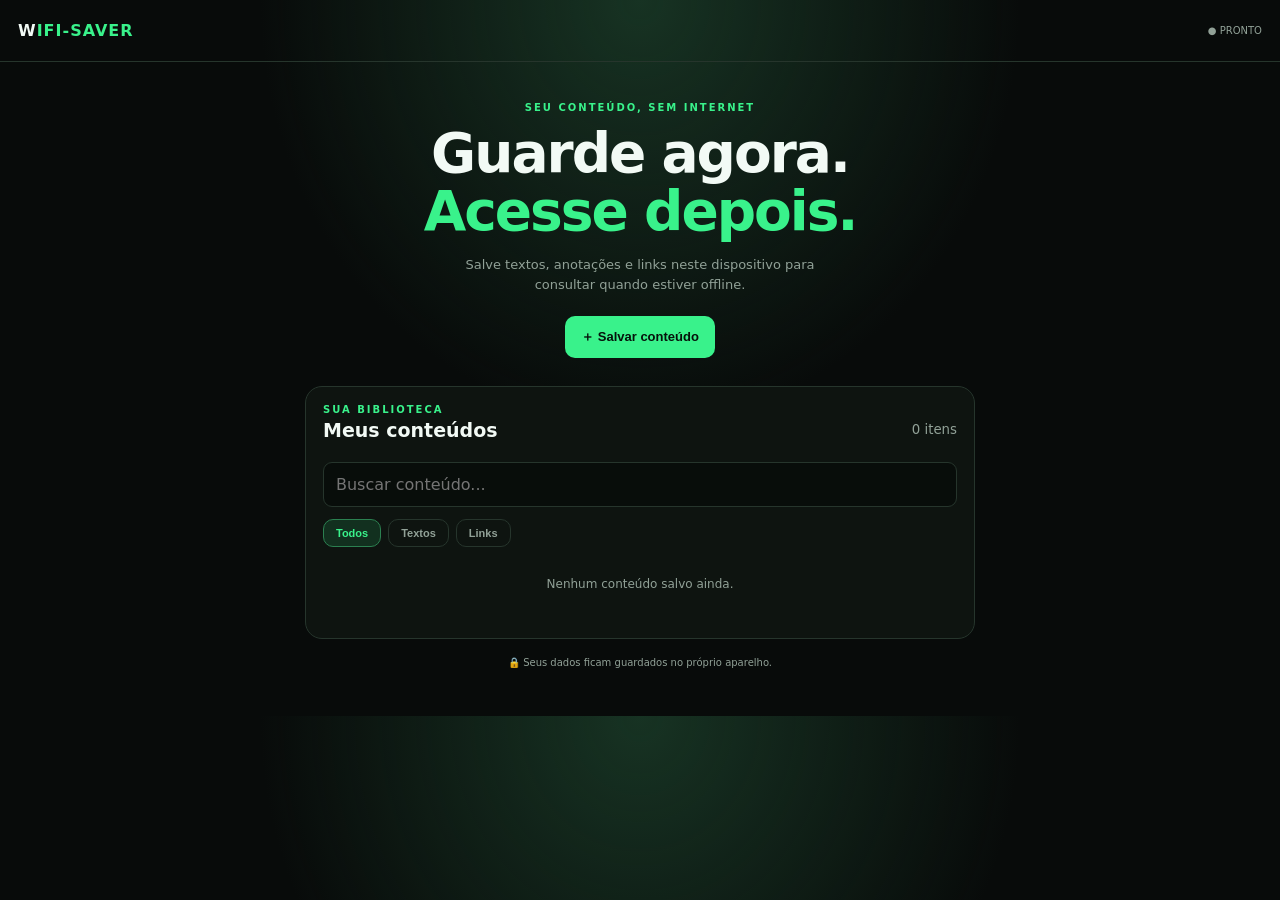
==== android/app/src/main/assets/www/index.html @ f62bfaa8 "Add Android APK project and build workflow" ====
<!doctype html>
<html lang="pt-BR"><head><meta charset="utf-8"><meta name="viewport" content="width=device-width,initial-scale=1,maximum-scale=1,user-scalable=no"><meta name="theme-color" content="#080b0a"><title>WiFi-Saver</title>
<style>
:root{--g:#39f28b;--bg:#080b0a;--p:#101713;--line:#26352c;--muted:#91a197}*{box-sizing:border-box}body{margin:0;background:radial-gradient(ellipse at 50% 0,#173323,transparent 42%),var(--bg);color:#f2faf5;font-family:system-ui,Arial,sans-serif}header{height:62px;border-bottom:1px solid var(--line);display:flex;align-items:center;justify-content:space-between;padding:0 18px}.logo{font-weight:900;letter-spacing:1px}.logo b{color:var(--g)}header span{font-size:10px;color:var(--muted)}main{max-width:700px;margin:auto;padding:30px 15px}.hero{text-align:center;padding:10px 0 28px}.eyebrow{color:var(--g);font-size:10px;font-weight:800;letter-spacing:2px}.hero h1{font-size:clamp(38px,10vw,55px);line-height:1.05;margin:12px 0;letter-spacing:-2px}.hero h1 b{color:var(--g)}.sub{font-size:13px;line-height:1.6;color:var(--muted);max-width:400px;margin:14px auto 20px}button{border:0;border-radius:10px;background:var(--g);color:#06120b;font-weight:800;padding:12px 16px;font-size:13px}.panel{border:1px solid var(--line);border-radius:17px;background:#0e1410;padding:17px}.head{display:flex;justify-content:space-between;align-items:center}.head h2{font-size:19px;margin:4px 0 14px}.head small{color:var(--muted)}input,textarea,select{width:100%;padding:12px;border-radius:9px;border:1px solid var(--line);background:#080d0a;color:white;font:inherit;margin:7px 0 12px}nav{display:flex;gap:7px;margin-bottom:12px}nav button{background:transparent;color:var(--muted);border:1px solid var(--line);padding:7px 12px;font-size:11px}nav button.active{color:var(--g);background:#12301f;border-color:#2b8050}.item{display:flex;gap:10px;align-items:center;background:var(--p);border:1px solid var(--line);padding:11px;border-radius:10px;margin:8px 0}.info{flex:1;min-width:0}.info strong{display:block;font-size:13px;overflow:hidden;text-overflow:ellipsis;white-space:nowrap}.info small{color:var(--muted);font-size:10px}.item button{padding:7px 10px;background:#1a2a20;color:var(--g)}#empty{text-align:center;color:var(--muted);font-size:12px;padding:18px}footer{text-align:center;color:var(--muted);font-size:10px;padding:18px}label{display:block;color:#bdc9c0;font-size:12px;margin:10px 0}dialog{width:calc(100% - 28px);max-width:430px;background:#0e1511;color:white;border:1px solid #2b4033;border-radius:16px;padding:19px}dialog::backdrop{background:#000b}.dlghead{display:flex;justify-content:space-between;align-items:center}.dlghead h2{font-size:19px}.x{background:none;color:white;font-size:23px;padding:3px 9px}#form>button{width:100%;margin-top:10px}.hint{color:var(--muted);font-size:10px;line-height:1.5}pre{white-space:pre-wrap;overflow-wrap:anywhere;font:13px/1.6 system-ui;max-height:50vh;overflow:auto}#toast{position:fixed;bottom:18px;left:50%;transform:translateX(-50%);background:#173522;border:1px solid #2b8050;padding:10px 14px;border-radius:9px;font-size:12px;opacity:0;pointer-events:none}#toast.show{opacity:1}
</style></head><body><header><div class="logo">W<b>IFI-SAVER</b></div><span id="status">● PRONTO</span></header><main><section class="hero"><div class="eyebrow">SEU CONTEÚDO, SEM INTERNET</div><h1>Guarde agora.<br><b>Acesse depois.</b></h1><p class="sub">Salve textos, anotações e links neste dispositivo para consultar quando estiver offline.</p><button id="add">＋ Salvar conteúdo</button></section><section class="panel"><div class="head"><div><div class="eyebrow">SUA BIBLIOTECA</div><h2>Meus conteúdos</h2></div><small id="count">0 itens</small></div><input id="search" placeholder="Buscar conteúdo..."><nav><button class="active" data-filter="all">Todos</button><button data-filter="text">Textos</button><button data-filter="link">Links</button></nav><div id="items"></div><p id="empty">Nenhum conteúdo salvo ainda.</p></section><footer>🔒 Seus dados ficam guardados no próprio aparelho.</footer></main>
<dialog id="editor"><form id="form"><div class="dlghead"><h2>Adicionar conteúdo</h2><button type="button" id="close" class="x">×</button></div><label>Título<input id="title" maxlength="90" required placeholder="Ex.: Anotações"></label><label>Tipo<select id="type"><option value="text">Texto / anotação</option><option value="link">Link de site</option></select></label><label id="textLabel">Conteúdo<textarea id="content" rows="6" placeholder="Escreva ou cole seu texto..."></textarea></label><label id="urlLabel" hidden>Endereço<input id="url" type="url" placeholder="https://exemplo.com"></label><p class="hint">Textos ficam disponíveis offline. Links são favoritos e precisam de internet para abrir.</p><button type="submit">Salvar no dispositivo</button></form></dialog><dialog id="viewer"><div class="dlghead"><h2 id="vtitle"></h2><button id="vclose" class="x">×</button></div><pre id="vbody"></pre><div id="actions"></div></dialog><div id="toast"></div>
<script>
const $=id=>document.getElementById(id);let db,filter="all";function toast(s){$("toast").textContent=s;$("toast").classList.add("show");setTimeout(()=>$("toast").classList.remove("show"),2200)}function openDB(){return new Promise((ok,no)=>{let r=indexedDB.open("wifi-saver",1);r.onupgradeneeded=()=>r.result.createObjectStore("items",{keyPath:"id",autoIncrement:true});r.onsuccess=()=>ok(r.result);r.onerror=()=>no(r.error)})}function all(){return new Promise((ok,no)=>{let r=db.transaction("items").objectStore("items").getAll();r.onsuccess=()=>ok(r.result.sort((a,b)=>b.date-a.date));r.onerror=()=>no(r.error)})}function save(x){return new Promise((ok,no)=>{let t=db.transaction("items","readwrite");t.objectStore("items").add(x);t.oncomplete=ok;t.onerror=()=>no(t.error)})}function remove(id){return new Promise((ok,no)=>{let t=db.transaction("items","readwrite");t.objectStore("items").delete(id);t.oncomplete=ok;t.onerror=()=>no(t.error)})}function esc(s){return String(s).replace(/[&<>"']/g,c=>({"&":"&amp;","<":"&lt;",">":"&gt;",'"':"&quot;","'":"&#39;"}[c]))}async function render(){let a=await all(),q=$("search").value.toLowerCase(),v=a.filter(x=>(filter==="all"||x.type===filter)&&(x.title+" "+(x.content||x.url||"")).toLowerCase().includes(q));$("count").textContent=a.length+" itens";$("items").innerHTML=v.map(x=>'<div class="item"><div class="info" data-open="'+x.id+'"><strong>'+esc(x.title)+'</strong><small>'+(x.type==="text"?"Texto":"Link")+'</small></div><button data-del="'+x.id+'">×</button></div>').join("");$("empty").hidden=v.length>0}function validUrl(s){try{let u=new URL(s);return ["http:","https:"].includes(u.protocol)?u.href:null}catch{return null}}$("add").onclick=()=>$("editor").showModal();$("close").onclick=()=>$("editor").close();$("vclose").onclick=()=>$("viewer").close();$("type").onchange=()=>{$("textLabel").hidden=$("type").value!=="text";$("urlLabel").hidden=$("type").value!=="link"};$("form").onsubmit=async e=>{e.preventDefault();let type=$("type").value,x={type,title:$("title").value.trim(),date:Date.now()};if(type==="text"){x.content=$("content").value.trim();if(!x.content)return toast("Digite algum texto.")}else{x.url=validUrl($("url").value.trim());if(!x.url)return toast("Informe um link válido.")}await save(x);$("editor").close();render();toast("Salvo no dispositivo!")};$("items").onclick=async e=>{let d=e.target.closest("[data-del]"),o=e.target.closest("[data-open]");if(d){if(confirm("Excluir este conteúdo?")){await remove(Number(d.dataset.del));render();toast("Excluído.")}}else if(o){let x=(await all()).find(z=>z.id===Number(o.dataset.open));$("vtitle").textContent=x.title;$("vbody").textContent=x.type==="text"?x.content:x.url;$("actions").innerHTML=x.type==="link"?'<button id="openLink">Abrir site ↗</button>':'<button id="copy">Copiar texto</button>';if(x.type==="link")$("openLink").onclick=()=>toast("Abra o link em um navegador com internet: "+x.url);else $("copy").onclick=()=>{let t=document.createElement("textarea");t.value=x.content;document.body.appendChild(t);t.select();document.execCommand("copy");t.remove();toast("Texto copiado!")};$("viewer").showModal()}};document.querySelectorAll("nav button").forEach(b=>b.onclick=()=>{document.querySelectorAll("nav button").forEach(z=>z.classList.remove("active"));b.classList.add("active");filter=b.dataset.filter;render()});$("search").oninput=render;(async()=>{try{db=await openDB();await render()}catch{toast("Não foi possível abrir o armazenamento local.")}})();
</script></body></html>
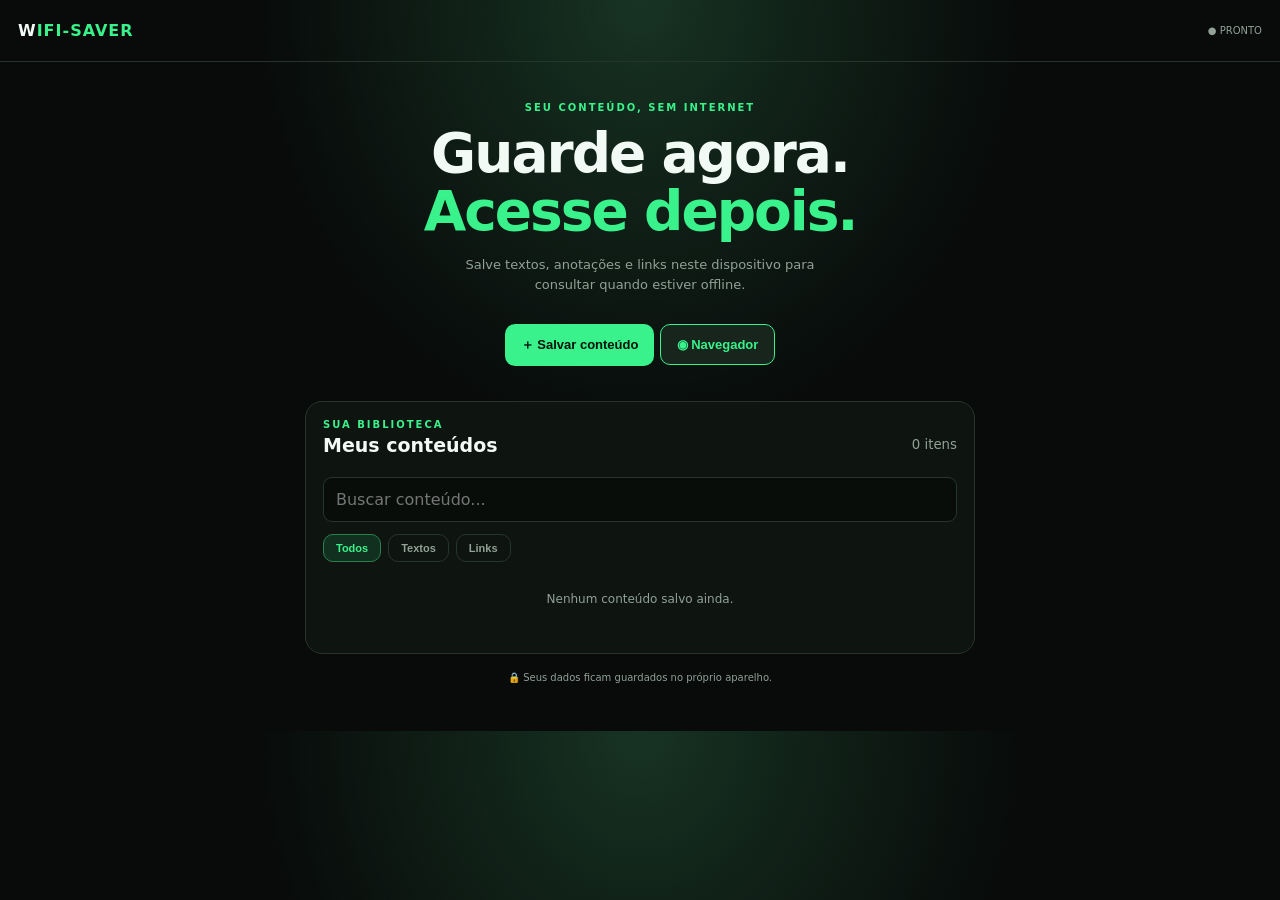
==== commit ecdc47b6: "Add in-app browser and offline page saving controls" ====
--- a/android/app/src/main/assets/www/index.html
+++ b/android/app/src/main/assets/www/index.html
@@ -2,8 +2,8 @@
 <html lang="pt-BR"><head><meta charset="utf-8"><meta name="viewport" content="width=device-width,initial-scale=1,maximum-scale=1,user-scalable=no"><meta name="theme-color" content="#080b0a"><title>WiFi-Saver</title>
 <style>
 :root{--g:#39f28b;--bg:#080b0a;--p:#101713;--line:#26352c;--muted:#91a197}*{box-sizing:border-box}body{margin:0;background:radial-gradient(ellipse at 50% 0,#173323,transparent 42%),var(--bg);color:#f2faf5;font-family:system-ui,Arial,sans-serif}header{height:62px;border-bottom:1px solid var(--line);display:flex;align-items:center;justify-content:space-between;padding:0 18px}.logo{font-weight:900;letter-spacing:1px}.logo b{color:var(--g)}header span{font-size:10px;color:var(--muted)}main{max-width:700px;margin:auto;padding:30px 15px}.hero{text-align:center;padding:10px 0 28px}.eyebrow{color:var(--g);font-size:10px;font-weight:800;letter-spacing:2px}.hero h1{font-size:clamp(38px,10vw,55px);line-height:1.05;margin:12px 0;letter-spacing:-2px}.hero h1 b{color:var(--g)}.sub{font-size:13px;line-height:1.6;color:var(--muted);max-width:400px;margin:14px auto 20px}button{border:0;border-radius:10px;background:var(--g);color:#06120b;font-weight:800;padding:12px 16px;font-size:13px}.panel{border:1px solid var(--line);border-radius:17px;background:#0e1410;padding:17px}.head{display:flex;justify-content:space-between;align-items:center}.head h2{font-size:19px;margin:4px 0 14px}.head small{color:var(--muted)}input,textarea,select{width:100%;padding:12px;border-radius:9px;border:1px solid var(--line);background:#080d0a;color:white;font:inherit;margin:7px 0 12px}nav{display:flex;gap:7px;margin-bottom:12px}nav button{background:transparent;color:var(--muted);border:1px solid var(--line);padding:7px 12px;font-size:11px}nav button.active{color:var(--g);background:#12301f;border-color:#2b8050}.item{display:flex;gap:10px;align-items:center;background:var(--p);border:1px solid var(--line);padding:11px;border-radius:10px;margin:8px 0}.info{flex:1;min-width:0}.info strong{display:block;font-size:13px;overflow:hidden;text-overflow:ellipsis;white-space:nowrap}.info small{color:var(--muted);font-size:10px}.item button{padding:7px 10px;background:#1a2a20;color:var(--g)}#empty{text-align:center;color:var(--muted);font-size:12px;padding:18px}footer{text-align:center;color:var(--muted);font-size:10px;padding:18px}label{display:block;color:#bdc9c0;font-size:12px;margin:10px 0}dialog{width:calc(100% - 28px);max-width:430px;background:#0e1511;color:white;border:1px solid #2b4033;border-radius:16px;padding:19px}dialog::backdrop{background:#000b}.dlghead{display:flex;justify-content:space-between;align-items:center}.dlghead h2{font-size:19px}.x{background:none;color:white;font-size:23px;padding:3px 9px}#form>button{width:100%;margin-top:10px}.hint{color:var(--muted);font-size:10px;line-height:1.5}pre{white-space:pre-wrap;overflow-wrap:anywhere;font:13px/1.6 system-ui;max-height:50vh;overflow:auto}#toast{position:fixed;bottom:18px;left:50%;transform:translateX(-50%);background:#173522;border:1px solid #2b8050;padding:10px 14px;border-radius:9px;font-size:12px;opacity:0;pointer-events:none}#toast.show{opacity:1}
-</style></head><body><header><div class="logo">W<b>IFI-SAVER</b></div><span id="status">● PRONTO</span></header><main><section class="hero"><div class="eyebrow">SEU CONTEÚDO, SEM INTERNET</div><h1>Guarde agora.<br><b>Acesse depois.</b></h1><p class="sub">Salve textos, anotações e links neste dispositivo para consultar quando estiver offline.</p><button id="add">＋ Salvar conteúdo</button></section><section class="panel"><div class="head"><div><div class="eyebrow">SUA BIBLIOTECA</div><h2>Meus conteúdos</h2></div><small id="count">0 itens</small></div><input id="search" placeholder="Buscar conteúdo..."><nav><button class="active" data-filter="all">Todos</button><button data-filter="text">Textos</button><button data-filter="link">Links</button></nav><div id="items"></div><p id="empty">Nenhum conteúdo salvo ainda.</p></section><footer>🔒 Seus dados ficam guardados no próprio aparelho.</footer></main>
+</style></head><body><header><div class="logo">W<b>IFI-SAVER</b></div><span id="status">● PRONTO</span></header><main><section class="hero"><div class="eyebrow">SEU CONTEÚDO, SEM INTERNET</div><h1>Guarde agora.<br><b>Acesse depois.</b></h1><p class="sub">Salve textos, anotações e links neste dispositivo para consultar quando estiver offline.</p><button id="add">＋ Salvar conteúdo</button> <button id="browser" style="background:#17251c;color:#39f28b;border:1px solid #39f28b;margin:8px 0">◉ Navegador</button></section><section class="panel"><div class="head"><div><div class="eyebrow">SUA BIBLIOTECA</div><h2>Meus conteúdos</h2></div><small id="count">0 itens</small></div><input id="search" placeholder="Buscar conteúdo..."><nav><button class="active" data-filter="all">Todos</button><button data-filter="text">Textos</button><button data-filter="link">Links</button></nav><div id="items"></div><p id="empty">Nenhum conteúdo salvo ainda.</p></section><footer>🔒 Seus dados ficam guardados no próprio aparelho.</footer></main>
 <dialog id="editor"><form id="form"><div class="dlghead"><h2>Adicionar conteúdo</h2><button type="button" id="close" class="x">×</button></div><label>Título<input id="title" maxlength="90" required placeholder="Ex.: Anotações"></label><label>Tipo<select id="type"><option value="text">Texto / anotação</option><option value="link">Link de site</option></select></label><label id="textLabel">Conteúdo<textarea id="content" rows="6" placeholder="Escreva ou cole seu texto..."></textarea></label><label id="urlLabel" hidden>Endereço<input id="url" type="url" placeholder="https://exemplo.com"></label><p class="hint">Textos ficam disponíveis offline. Links são favoritos e precisam de internet para abrir.</p><button type="submit">Salvar no dispositivo</button></form></dialog><dialog id="viewer"><div class="dlghead"><h2 id="vtitle"></h2><button id="vclose" class="x">×</button></div><pre id="vbody"></pre><div id="actions"></div></dialog><div id="toast"></div>
 <script>
-const $=id=>document.getElementById(id);let db,filter="all";function toast(s){$("toast").textContent=s;$("toast").classList.add("show");setTimeout(()=>$("toast").classList.remove("show"),2200)}function openDB(){return new Promise((ok,no)=>{let r=indexedDB.open("wifi-saver",1);r.onupgradeneeded=()=>r.result.createObjectStore("items",{keyPath:"id",autoIncrement:true});r.onsuccess=()=>ok(r.result);r.onerror=()=>no(r.error)})}function all(){return new Promise((ok,no)=>{let r=db.transaction("items").objectStore("items").getAll();r.onsuccess=()=>ok(r.result.sort((a,b)=>b.date-a.date));r.onerror=()=>no(r.error)})}function save(x){return new Promise((ok,no)=>{let t=db.transaction("items","readwrite");t.objectStore("items").add(x);t.oncomplete=ok;t.onerror=()=>no(t.error)})}function remove(id){return new Promise((ok,no)=>{let t=db.transaction("items","readwrite");t.objectStore("items").delete(id);t.oncomplete=ok;t.onerror=()=>no(t.error)})}function esc(s){return String(s).replace(/[&<>"']/g,c=>({"&":"&amp;","<":"&lt;",">":"&gt;",'"':"&quot;","'":"&#39;"}[c]))}async function render(){let a=await all(),q=$("search").value.toLowerCase(),v=a.filter(x=>(filter==="all"||x.type===filter)&&(x.title+" "+(x.content||x.url||"")).toLowerCase().includes(q));$("count").textContent=a.length+" itens";$("items").innerHTML=v.map(x=>'<div class="item"><div class="info" data-open="'+x.id+'"><strong>'+esc(x.title)+'</strong><small>'+(x.type==="text"?"Texto":"Link")+'</small></div><button data-del="'+x.id+'">×</button></div>').join("");$("empty").hidden=v.length>0}function validUrl(s){try{let u=new URL(s);return ["http:","https:"].includes(u.protocol)?u.href:null}catch{return null}}$("add").onclick=()=>$("editor").showModal();$("close").onclick=()=>$("editor").close();$("vclose").onclick=()=>$("viewer").close();$("type").onchange=()=>{$("textLabel").hidden=$("type").value!=="text";$("urlLabel").hidden=$("type").value!=="link"};$("form").onsubmit=async e=>{e.preventDefault();let type=$("type").value,x={type,title:$("title").value.trim(),date:Date.now()};if(type==="text"){x.content=$("content").value.trim();if(!x.content)return toast("Digite algum texto.")}else{x.url=validUrl($("url").value.trim());if(!x.url)return toast("Informe um link válido.")}await save(x);$("editor").close();render();toast("Salvo no dispositivo!")};$("items").onclick=async e=>{let d=e.target.closest("[data-del]"),o=e.target.closest("[data-open]");if(d){if(confirm("Excluir este conteúdo?")){await remove(Number(d.dataset.del));render();toast("Excluído.")}}else if(o){let x=(await all()).find(z=>z.id===Number(o.dataset.open));$("vtitle").textContent=x.title;$("vbody").textContent=x.type==="text"?x.content:x.url;$("actions").innerHTML=x.type==="link"?'<button id="openLink">Abrir site ↗</button>':'<button id="copy">Copiar texto</button>';if(x.type==="link")$("openLink").onclick=()=>toast("Abra o link em um navegador com internet: "+x.url);else $("copy").onclick=()=>{let t=document.createElement("textarea");t.value=x.content;document.body.appendChild(t);t.select();document.execCommand("copy");t.remove();toast("Texto copiado!")};$("viewer").showModal()}};document.querySelectorAll("nav button").forEach(b=>b.onclick=()=>{document.querySelectorAll("nav button").forEach(z=>z.classList.remove("active"));b.classList.add("active");filter=b.dataset.filter;render()});$("search").oninput=render;(async()=>{try{db=await openDB();await render()}catch{toast("Não foi possível abrir o armazenamento local.")}})();
+const $=id=>document.getElementById(id);let db,filter="all";function toast(s){$("toast").textContent=s;$("toast").classList.add("show");setTimeout(()=>$("toast").classList.remove("show"),2200)}function openDB(){return new Promise((ok,no)=>{let r=indexedDB.open("wifi-saver",1);r.onupgradeneeded=()=>r.result.createObjectStore("items",{keyPath:"id",autoIncrement:true});r.onsuccess=()=>ok(r.result);r.onerror=()=>no(r.error)})}function all(){return new Promise((ok,no)=>{let r=db.transaction("items").objectStore("items").getAll();r.onsuccess=()=>ok(r.result.sort((a,b)=>b.date-a.date));r.onerror=()=>no(r.error)})}function save(x){return new Promise((ok,no)=>{let t=db.transaction("items","readwrite");t.objectStore("items").add(x);t.oncomplete=ok;t.onerror=()=>no(t.error)})}function remove(id){return new Promise((ok,no)=>{let t=db.transaction("items","readwrite");t.objectStore("items").delete(id);t.oncomplete=ok;t.onerror=()=>no(t.error)})}function esc(s){return String(s).replace(/[&<>"']/g,c=>({"&":"&amp;","<":"&lt;",">":"&gt;",'"':"&quot;","'":"&#39;"}[c]))}async function render(){let a=await all(),q=$("search").value.toLowerCase(),v=a.filter(x=>(filter==="all"||x.type===filter)&&(x.title+" "+(x.content||x.url||"")).toLowerCase().includes(q));$("count").textContent=a.length+" itens";$("items").innerHTML=v.map(x=>'<div class="item"><div class="info" data-open="'+x.id+'"><strong>'+esc(x.title)+'</strong><small>'+(x.type==="text"?"Texto":"Link")+'</small></div><button data-del="'+x.id+'">×</button></div>').join("");$("empty").hidden=v.length>0}function validUrl(s){try{let u=new URL(s);return ["http:","https:"].includes(u.protocol)?u.href:null}catch{return null}}$("add").onclick=()=>$("editor").showModal();$("browser").onclick=()=>{let u=prompt("Endereço do site:","https://");if(u)Android.openBrowser(u)};window.onArchiveSaved=async(name,title,url)=>{await save({type:"archive",title:title||"Página offline",url,archive:name,date:Date.now()});await render();toast("Página salva para offline!")};$("close").onclick=()=>$("editor").close();$("vclose").onclick=()=>$("viewer").close();$("type").onchange=()=>{$("textLabel").hidden=$("type").value!=="text";$("urlLabel").hidden=$("type").value!=="link"};$("form").onsubmit=async e=>{e.preventDefault();let type=$("type").value,x={type,title:$("title").value.trim(),date:Date.now()};if(type==="text"){x.content=$("content").value.trim();if(!x.content)return toast("Digite algum texto.")}else{x.url=validUrl($("url").value.trim());if(!x.url)return toast("Informe um link válido.")}await save(x);$("editor").close();render();toast("Salvo no dispositivo!")};$("items").onclick=async e=>{let d=e.target.closest("[data-del]"),o=e.target.closest("[data-open]");if(d){if(confirm("Excluir este conteúdo?")){await remove(Number(d.dataset.del));render();toast("Excluído.")}}else if(o){let x=(await all()).find(z=>z.id===Number(o.dataset.open));$("vtitle").textContent=x.title;$("vbody").textContent=x.type==="text"?x.content:x.type==="archive"?"Página salva para leitura offline":x.url;$("actions").innerHTML=x.type==="link"?'<button id="openLink">Abrir site ↗</button>':'<button id="copy">Copiar texto</button>';if(x.type==="link")$("openLink").onclick=()=>Android.openBrowser(x.url);else if(x.type==="archive")$("openArchive").onclick=()=>Android.openArchive(x.archive);else $("copy").onclick=()=>{let t=document.createElement("textarea");t.value=x.content;document.body.appendChild(t);t.select();document.execCommand("copy");t.remove();toast("Texto copiado!")};$("viewer").showModal()}};document.querySelectorAll("nav button").forEach(b=>b.onclick=()=>{document.querySelectorAll("nav button").forEach(z=>z.classList.remove("active"));b.classList.add("active");filter=b.dataset.filter;render()});$("search").oninput=render;(async()=>{try{db=await openDB();await render()}catch{toast("Não foi possível abrir o armazenamento local.")}})();
 </script></body></html>
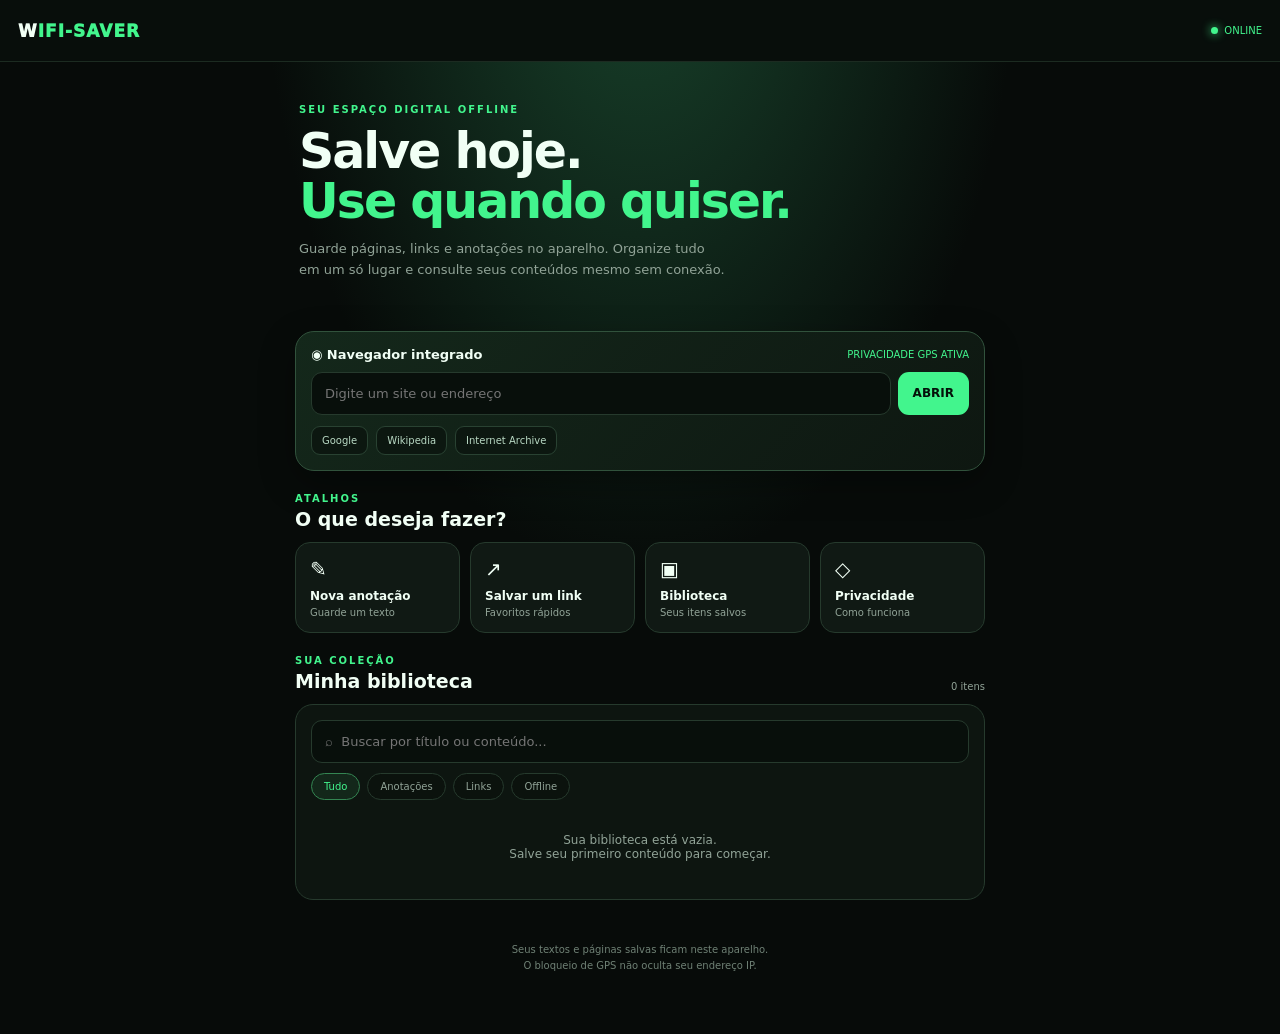
==== commit 361d5e5a: "Improve WiFi-Saver home UI and browser experience" ====
--- a/android/app/src/main/assets/www/index.html
+++ b/android/app/src/main/assets/www/index.html
@@ -1,9 +1,39 @@
 <!doctype html>
-<html lang="pt-BR"><head><meta charset="utf-8"><meta name="viewport" content="width=device-width,initial-scale=1,maximum-scale=1,user-scalable=no"><meta name="theme-color" content="#080b0a"><title>WiFi-Saver</title>
+<html lang="pt-BR"><head><meta charset="utf-8"><meta name="viewport" content="width=device-width,initial-scale=1,maximum-scale=1,user-scalable=no"><meta name="theme-color" content="#070b09"><title>WiFi-Saver</title>
 <style>
-:root{--g:#39f28b;--bg:#080b0a;--p:#101713;--line:#26352c;--muted:#91a197}*{box-sizing:border-box}body{margin:0;background:radial-gradient(ellipse at 50% 0,#173323,transparent 42%),var(--bg);color:#f2faf5;font-family:system-ui,Arial,sans-serif}header{height:62px;border-bottom:1px solid var(--line);display:flex;align-items:center;justify-content:space-between;padding:0 18px}.logo{font-weight:900;letter-spacing:1px}.logo b{color:var(--g)}header span{font-size:10px;color:var(--muted)}main{max-width:700px;margin:auto;padding:30px 15px}.hero{text-align:center;padding:10px 0 28px}.eyebrow{color:var(--g);font-size:10px;font-weight:800;letter-spacing:2px}.hero h1{font-size:clamp(38px,10vw,55px);line-height:1.05;margin:12px 0;letter-spacing:-2px}.hero h1 b{color:var(--g)}.sub{font-size:13px;line-height:1.6;color:var(--muted);max-width:400px;margin:14px auto 20px}button{border:0;border-radius:10px;background:var(--g);color:#06120b;font-weight:800;padding:12px 16px;font-size:13px}.panel{border:1px solid var(--line);border-radius:17px;background:#0e1410;padding:17px}.head{display:flex;justify-content:space-between;align-items:center}.head h2{font-size:19px;margin:4px 0 14px}.head small{color:var(--muted)}input,textarea,select{width:100%;padding:12px;border-radius:9px;border:1px solid var(--line);background:#080d0a;color:white;font:inherit;margin:7px 0 12px}nav{display:flex;gap:7px;margin-bottom:12px}nav button{background:transparent;color:var(--muted);border:1px solid var(--line);padding:7px 12px;font-size:11px}nav button.active{color:var(--g);background:#12301f;border-color:#2b8050}.item{display:flex;gap:10px;align-items:center;background:var(--p);border:1px solid var(--line);padding:11px;border-radius:10px;margin:8px 0}.info{flex:1;min-width:0}.info strong{display:block;font-size:13px;overflow:hidden;text-overflow:ellipsis;white-space:nowrap}.info small{color:var(--muted);font-size:10px}.item button{padding:7px 10px;background:#1a2a20;color:var(--g)}#empty{text-align:center;color:var(--muted);font-size:12px;padding:18px}footer{text-align:center;color:var(--muted);font-size:10px;padding:18px}label{display:block;color:#bdc9c0;font-size:12px;margin:10px 0}dialog{width:calc(100% - 28px);max-width:430px;background:#0e1511;color:white;border:1px solid #2b4033;border-radius:16px;padding:19px}dialog::backdrop{background:#000b}.dlghead{display:flex;justify-content:space-between;align-items:center}.dlghead h2{font-size:19px}.x{background:none;color:white;font-size:23px;padding:3px 9px}#form>button{width:100%;margin-top:10px}.hint{color:var(--muted);font-size:10px;line-height:1.5}pre{white-space:pre-wrap;overflow-wrap:anywhere;font:13px/1.6 system-ui;max-height:50vh;overflow:auto}#toast{position:fixed;bottom:18px;left:50%;transform:translateX(-50%);background:#173522;border:1px solid #2b8050;padding:10px 14px;border-radius:9px;font-size:12px;opacity:0;pointer-events:none}#toast.show{opacity:1}
-</style></head><body><header><div class="logo">W<b>IFI-SAVER</b></div><span id="status">● PRONTO</span></header><main><section class="hero"><div class="eyebrow">SEU CONTEÚDO, SEM INTERNET</div><h1>Guarde agora.<br><b>Acesse depois.</b></h1><p class="sub">Salve textos, anotações e links neste dispositivo para consultar quando estiver offline.</p><button id="add">＋ Salvar conteúdo</button> <button id="browser" style="background:#17251c;color:#39f28b;border:1px solid #39f28b;margin:8px 0">◉ Navegador</button></section><section class="panel"><div class="head"><div><div class="eyebrow">SUA BIBLIOTECA</div><h2>Meus conteúdos</h2></div><small id="count">0 itens</small></div><input id="search" placeholder="Buscar conteúdo..."><nav><button class="active" data-filter="all">Todos</button><button data-filter="text">Textos</button><button data-filter="link">Links</button></nav><div id="items"></div><p id="empty">Nenhum conteúdo salvo ainda.</p></section><footer>🔒 Seus dados ficam guardados no próprio aparelho.</footer></main>
-<dialog id="editor"><form id="form"><div class="dlghead"><h2>Adicionar conteúdo</h2><button type="button" id="close" class="x">×</button></div><label>Título<input id="title" maxlength="90" required placeholder="Ex.: Anotações"></label><label>Tipo<select id="type"><option value="text">Texto / anotação</option><option value="link">Link de site</option></select></label><label id="textLabel">Conteúdo<textarea id="content" rows="6" placeholder="Escreva ou cole seu texto..."></textarea></label><label id="urlLabel" hidden>Endereço<input id="url" type="url" placeholder="https://exemplo.com"></label><p class="hint">Textos ficam disponíveis offline. Links são favoritos e precisam de internet para abrir.</p><button type="submit">Salvar no dispositivo</button></form></dialog><dialog id="viewer"><div class="dlghead"><h2 id="vtitle"></h2><button id="vclose" class="x">×</button></div><pre id="vbody"></pre><div id="actions"></div></dialog><div id="toast"></div>
+:root{--bg:#070b09;--panel:#101914;--panel2:#14221a;--line:#263a2d;--green:#42f58d;--green2:#1bbd68;--muted:#91a397;--white:#f1fff5}
+*{box-sizing:border-box}body{margin:0;background:radial-gradient(ellipse at 50% -10%,#19452d 0,transparent 42%),var(--bg);color:var(--white);font-family:Inter,system-ui,Arial,sans-serif;min-height:100vh}button,input,textarea,select{font:inherit}button{cursor:pointer}.top{height:62px;padding:0 18px;display:flex;align-items:center;justify-content:space-between;border-bottom:1px solid #1c2b21;background:#080e0b;position:sticky;top:0;z-index:3}.brand{font-weight:950;letter-spacing:1px;font-size:17px}.brand span{color:var(--green)}.net{font-size:10px;color:var(--green);display:flex;align-items:center;gap:6px}.dot{width:7px;height:7px;border-radius:50%;background:var(--green);box-shadow:0 0 10px var(--green)}main{max-width:720px;margin:auto;padding:20px 15px 40px}.welcome{padding:22px 4px 20px}.tag{font-size:10px;letter-spacing:2px;font-weight:900;color:var(--green)}h1{font-size:clamp(34px,9vw,49px);letter-spacing:-2px;line-height:1.02;margin:12px 0}.welcome h1 span{color:var(--green)}.desc{font-size:13px;color:var(--muted);line-height:1.6;max-width:430px;margin:12px 0 18px}.browserCard{background:linear-gradient(135deg,#14281b,#0e1711);border:1px solid #31523c;border-radius:19px;padding:15px;margin:12px 0 22px;box-shadow:0 12px 36px #0005}.browserHead{display:flex;align-items:center;justify-content:space-between;margin-bottom:10px}.browserHead strong{font-size:13px}.browserHead small{font-size:10px;color:var(--green)}.urlrow{display:flex;gap:7px}.urlrow input{min-width:0;flex:1}.field,input,textarea,select{background:#080f0b;border:1px solid var(--line);border-radius:11px;color:var(--white);padding:13px;width:100%;outline:none;font-size:13px}.field:focus,input:focus,textarea:focus{border-color:var(--green)}.primary{background:var(--green);color:#041109;border:0;border-radius:11px;padding:12px 15px;font-weight:900;font-size:12px}.secondary{background:#14241a;color:var(--green);border:1px solid #31523c;border-radius:11px;padding:11px 14px;font-weight:800;font-size:12px}.quick{display:flex;gap:8px;flex-wrap:wrap;margin-top:11px}.quick button{font-size:10px;padding:8px 10px;border-radius:9px;background:#0c1710;border:1px solid #294232;color:#b8d8c3}.section{margin:22px 0}.sectionHead{display:flex;justify-content:space-between;align-items:end;margin-bottom:12px}.sectionHead h2{font-size:19px;margin:4px 0 0}.sectionHead small{color:var(--muted);font-size:10px}.actions{display:grid;grid-template-columns:1fr 1fr;gap:10px}.action{padding:14px;text-align:left;border:1px solid var(--line);border-radius:15px;background:var(--panel);color:var(--white)}.action .ico{font-size:20px;display:block;margin-bottom:8px}.action b{font-size:12px;display:block}.action small{font-size:10px;color:var(--muted);display:block;margin-top:4px}.library{background:#0d1510;border:1px solid var(--line);border-radius:18px;padding:15px}.search{margin:0 0 10px}.filters{display:flex;gap:7px;margin:0 0 10px;overflow:auto}.filters button{white-space:nowrap;border:1px solid var(--line);background:#0b120d;color:var(--muted);border-radius:20px;padding:7px 12px;font-size:10px}.filters button.active{color:var(--green);border-color:#348552;background:#13271a}.item{display:flex;align-items:center;gap:11px;padding:12px;border:1px solid #22352a;background:#111c15;border-radius:13px;margin:8px 0}.itemIcon{width:38px;height:38px;flex:none;border-radius:11px;background:#193323;display:grid;place-items:center;font-size:17px}.info{flex:1;min-width:0}.info strong{display:block;font-size:12px;overflow:hidden;text-overflow:ellipsis;white-space:nowrap}.info small{display:block;color:var(--muted);font-size:10px;margin-top:4px}.item button{background:#1b2b20;color:#ff9c9c;border:0;border-radius:9px;padding:8px 10px}.empty{text-align:center;padding:23px 10px;color:var(--muted);font-size:12px}.footer{text-align:center;color:#6f8175;font-size:10px;line-height:1.6;padding:20px 8px}dialog{width:calc(100% - 28px);max-width:450px;background:#0e1711;color:var(--white);border:1px solid #31523c;border-radius:18px;padding:18px}dialog::backdrop{background:#000c}.dlghead{display:flex;justify-content:space-between;align-items:center}.dlghead h2{font-size:18px}.x{background:transparent;color:white;border:0;font-size:24px;padding:2px 8px}label{display:block;color:#c3d2c7;font-size:11px;margin:12px 0}label input,label textarea,label select{margin-top:7px}.hint{font-size:10px;line-height:1.5;color:var(--muted)}#form>button{width:100%;margin-top:8px}pre{white-space:pre-wrap;overflow-wrap:anywhere;font:13px/1.6 system-ui;max-height:48vh;overflow:auto}#actions{margin-top:12px}#actions button{margin-right:6px}#toast{position:fixed;bottom:18px;left:50%;transform:translate(-50%,15px);opacity:0;pointer-events:none;background:#173522;border:1px solid #398552;padding:11px 15px;border-radius:12px;font-size:12px;z-index:9;transition:.2s;max-width:90%;text-align:center}#toast.show{opacity:1;transform:translate(-50%,0)}@media(min-width:560px){.actions{grid-template-columns:repeat(4,1fr)}}
+</style></head><body>
+<header class="top"><div class="brand">W<span>IFI-SAVER</span></div><div class="net"><i class="dot"></i><span id="netText">VERIFICANDO</span></div></header>
+<main><section class="welcome"><div class="tag">SEU ESPAÇO DIGITAL OFFLINE</div><h1>Salve hoje.<br><span>Use quando quiser.</span></h1><p class="desc">Guarde páginas, links e anotações no aparelho. Organize tudo em um só lugar e consulte seus conteúdos mesmo sem conexão.</p></section>
+<section class="browserCard"><div class="browserHead"><strong>◉ Navegador integrado</strong><small>PRIVACIDADE GPS ATIVA</small></div><div class="urlrow"><input id="browserUrl" class="field" inputmode="url" placeholder="Digite um site ou endereço"><button class="primary" id="goBrowser">ABRIR</button></div><div class="quick"><button data-site="https://www.google.com">Google</button><button data-site="https://www.wikipedia.org">Wikipedia</button><button data-site="https://www.archive.org">Internet Archive</button></div></section>
+<section class="section"><div class="sectionHead"><div><div class="tag">ATALHOS</div><h2>O que deseja fazer?</h2></div></div><div class="actions"><button class="action" id="add"><span class="ico">✎</span><b>Nova anotação</b><small>Guarde um texto</small></button><button class="action" id="addLink"><span class="ico">↗</span><b>Salvar um link</b><small>Favoritos rápidos</small></button><button class="action" id="openSaved"><span class="ico">▣</span><b>Biblioteca</b><small>Seus itens salvos</small></button><button class="action" id="privacy"><span class="ico">◇</span><b>Privacidade</b><small>Como funciona</small></button></div></section>
+<section class="section" id="librarySection"><div class="sectionHead"><div><div class="tag">SUA COLEÇÃO</div><h2>Minha biblioteca</h2></div><small id="count">0 itens</small></div><div class="library"><input id="search" class="search" placeholder="⌕  Buscar por título ou conteúdo..."><div class="filters"><button class="active" data-filter="all">Tudo</button><button data-filter="text">Anotações</button><button data-filter="link">Links</button><button data-filter="archive">Offline</button></div><div id="items"></div><div id="empty" class="empty">Sua biblioteca está vazia.<br>Salve seu primeiro conteúdo para começar.</div></div></section>
+<div class="footer">Seus textos e páginas salvas ficam neste aparelho.<br>O bloqueio de GPS não oculta seu endereço IP.</div></main>
+<dialog id="editor"><form id="form"><div class="dlghead"><h2 id="formTitle">Novo conteúdo</h2><button type="button" id="close" class="x">×</button></div><label>Título<input id="title" maxlength="90" required placeholder="Ex.: Minha pesquisa"></label><label>Tipo<select id="type"><option value="text">Anotação / texto</option><option value="link">Link de site</option></select></label><label id="textLabel">Conteúdo<textarea id="content" rows="6" placeholder="Escreva ou cole seu texto..."></textarea></label><label id="urlLabel" hidden>Endereço<input id="url" type="url" placeholder="https://exemplo.com"></label><p class="hint">Anotações ficam disponíveis offline. Links são favoritos e precisam de internet para abrir. Para guardar uma página completa, abra-a no navegador e use “Salvar offline”.</p><button class="primary" type="submit">SALVAR NO APARELHO</button></form></dialog>
+<dialog id="viewer"><div class="dlghead"><h2 id="vtitle"></h2><button id="vclose" class="x">×</button></div><pre id="vbody"></pre><div id="actions"></div></dialog><dialog id="privacyDlg"><div class="dlghead"><h2>Privacidade</h2><button id="pclose" class="x">×</button></div><p class="hint">O WiFi-Saver não solicita permissão de localização GPS e bloqueia pedidos de geolocalização feitos por páginas no navegador integrado. Também nega pedidos de câmera e microfone.</p><p class="hint">Isso não torna a navegação anônima: sites ainda podem ver seu endereço IP e estimar uma região aproximada. O tráfego dos sites continua passando pela sua conexão normal.</p><button class="primary" id="pok">ENTENDI</button></dialog><div id="toast"></div>
 <script>
-const $=id=>document.getElementById(id);let db,filter="all";function toast(s){$("toast").textContent=s;$("toast").classList.add("show");setTimeout(()=>$("toast").classList.remove("show"),2200)}function openDB(){return new Promise((ok,no)=>{let r=indexedDB.open("wifi-saver",1);r.onupgradeneeded=()=>r.result.createObjectStore("items",{keyPath:"id",autoIncrement:true});r.onsuccess=()=>ok(r.result);r.onerror=()=>no(r.error)})}function all(){return new Promise((ok,no)=>{let r=db.transaction("items").objectStore("items").getAll();r.onsuccess=()=>ok(r.result.sort((a,b)=>b.date-a.date));r.onerror=()=>no(r.error)})}function save(x){return new Promise((ok,no)=>{let t=db.transaction("items","readwrite");t.objectStore("items").add(x);t.oncomplete=ok;t.onerror=()=>no(t.error)})}function remove(id){return new Promise((ok,no)=>{let t=db.transaction("items","readwrite");t.objectStore("items").delete(id);t.oncomplete=ok;t.onerror=()=>no(t.error)})}function esc(s){return String(s).replace(/[&<>"']/g,c=>({"&":"&amp;","<":"&lt;",">":"&gt;",'"':"&quot;","'":"&#39;"}[c]))}async function render(){let a=await all(),q=$("search").value.toLowerCase(),v=a.filter(x=>(filter==="all"||x.type===filter)&&(x.title+" "+(x.content||x.url||"")).toLowerCase().includes(q));$("count").textContent=a.length+" itens";$("items").innerHTML=v.map(x=>'<div class="item"><div class="info" data-open="'+x.id+'"><strong>'+esc(x.title)+'</strong><small>'+(x.type==="text"?"Texto":"Link")+'</small></div><button data-del="'+x.id+'">×</button></div>').join("");$("empty").hidden=v.length>0}function validUrl(s){try{let u=new URL(s);return ["http:","https:"].includes(u.protocol)?u.href:null}catch{return null}}$("add").onclick=()=>$("editor").showModal();$("browser").onclick=()=>{let u=prompt("Endereço do site:","https://");if(u)Android.openBrowser(u)};window.onArchiveSaved=async(name,title,url)=>{await save({type:"archive",title:title||"Página offline",url,archive:name,date:Date.now()});await render();toast("Página salva para offline!")};$("close").onclick=()=>$("editor").close();$("vclose").onclick=()=>$("viewer").close();$("type").onchange=()=>{$("textLabel").hidden=$("type").value!=="text";$("urlLabel").hidden=$("type").value!=="link"};$("form").onsubmit=async e=>{e.preventDefault();let type=$("type").value,x={type,title:$("title").value.trim(),date:Date.now()};if(type==="text"){x.content=$("content").value.trim();if(!x.content)return toast("Digite algum texto.")}else{x.url=validUrl($("url").value.trim());if(!x.url)return toast("Informe um link válido.")}await save(x);$("editor").close();render();toast("Salvo no dispositivo!")};$("items").onclick=async e=>{let d=e.target.closest("[data-del]"),o=e.target.closest("[data-open]");if(d){if(confirm("Excluir este conteúdo?")){await remove(Number(d.dataset.del));render();toast("Excluído.")}}else if(o){let x=(await all()).find(z=>z.id===Number(o.dataset.open));$("vtitle").textContent=x.title;$("vbody").textContent=x.type==="text"?x.content:x.type==="archive"?"Página salva para leitura offline":x.url;$("actions").innerHTML=x.type==="link"?'<button id="openLink">Abrir site ↗</button>':'<button id="copy">Copiar texto</button>';if(x.type==="link")$("openLink").onclick=()=>Android.openBrowser(x.url);else if(x.type==="archive")$("openArchive").onclick=()=>Android.openArchive(x.archive);else $("copy").onclick=()=>{let t=document.createElement("textarea");t.value=x.content;document.body.appendChild(t);t.select();document.execCommand("copy");t.remove();toast("Texto copiado!")};$("viewer").showModal()}};document.querySelectorAll("nav button").forEach(b=>b.onclick=()=>{document.querySelectorAll("nav button").forEach(z=>z.classList.remove("active"));b.classList.add("active");filter=b.dataset.filter;render()});$("search").oninput=render;(async()=>{try{db=await openDB();await render()}catch{toast("Não foi possível abrir o armazenamento local.")}})();
+const $=id=>document.getElementById(id);let db,filter="all";
+function toast(s){$("toast").textContent=s;$("toast").classList.add("show");setTimeout(()=>$("toast").classList.remove("show"),2300)}
+function updateNet(){$("netText").textContent=navigator.onLine?"ONLINE":"OFFLINE";$("netText").style.color=navigator.onLine?"var(--green)":"#ffca70"}
+window.addEventListener("online",updateNet);window.addEventListener("offline",updateNet);updateNet();
+function openDB(){return new Promise((ok,no)=>{let r=indexedDB.open("wifi-saver",1);r.onupgradeneeded=()=>r.result.createObjectStore("items",{keyPath:"id",autoIncrement:true});r.onsuccess=()=>ok(r.result);r.onerror=()=>no(r.error)})}
+function all(){return new Promise((ok,no)=>{let r=db.transaction("items").objectStore("items").getAll();r.onsuccess=()=>ok(r.result.sort((a,b)=>b.date-a.date));r.onerror=()=>no(r.error)})}
+function save(x){return new Promise((ok,no)=>{let t=db.transaction("items","readwrite");t.objectStore("items").add(x);t.oncomplete=ok;t.onerror=()=>no(t.error)})}
+function remove(id){return new Promise((ok,no)=>{let t=db.transaction("items","readwrite");t.objectStore("items").delete(id);t.oncomplete=ok;t.onerror=()=>no(t.error)})}
+function esc(s){return String(s).replace(/[&<>"']/g,c=>({"&":"&amp;","<":"&lt;",">":"&gt;",'"':"&quot;","'":"&#39;"}[c]))}
+function validUrl(s){try{let u=new URL(s.includes("://")?s:"https://"+s);return ["http:","https:"].includes(u.protocol)?u.href:null}catch{return null}}
+function browse(s){let u=validUrl(s);if(!u)return toast("Digite um endereço válido.");if(!navigator.onLine)return toast("Você está offline. Abra uma página salva.");if(window.Android&&Android.openBrowser)Android.openBrowser(u);else toast("O navegador integrado funciona no APK Android.")}
+$("goBrowser").onclick=() => browse($("browserUrl").value.trim());$("browserUrl").addEventListener("keydown",e=>{if(e.key==="Enter")browse(e.target.value.trim())});
+document.querySelectorAll("[data-site]").forEach(b=>b.onclick=()=>browse(b.dataset.site));
+function showEditor(type){$("form").reset();$("type").value=type||"text";$("type").dispatchEvent(new Event("change"));$("formTitle").textContent=type==="link"?"Salvar link":"Nova anotação";$("editor").showModal()}
+$("add").onclick=()=>showEditor("text");$("addLink").onclick=()=>showEditor("link");$("openSaved").onclick=()=>$("librarySection").scrollIntoView({behavior:"smooth"});$("privacy").onclick=()=>$("privacyDlg").showModal();$("pclose").onclick=$("pok").onclick=()=>$("privacyDlg").close();
+$("close").onclick=()=>$("editor").close();$("vclose").onclick=()=>$("viewer").close();
+$("type").onchange=()=>{$("textLabel").hidden=$("type").value!=="text";$("urlLabel").hidden=$("type").value!=="link"};
+$("form").onsubmit=async e=>{e.preventDefault();let type=$("type").value,x={type,title:$("title").value.trim(),date:Date.now()};if(type==="text"){x.content=$("content").value.trim();if(!x.content)return toast("Digite algum texto.")}else{x.url=validUrl($("url").value.trim());if(!x.url)return toast("Informe um link válido.")}await save(x);$("editor").close();render();toast("Conteúdo salvo no aparelho!")};
+async function render(){if(!db)return;let a=await all(),q=$("search").value.toLowerCase(),v=a.filter(x=>(filter==="all"||x.type===filter)&&(x.title+" "+(x.content||x.url||"")).toLowerCase().includes(q));$("count").textContent=a.length+" itens";$("items").innerHTML=v.map(x=>'<div class="item"><div class="itemIcon">'+(x.type==="text"?"✎":x.type==="archive"?"▣":"↗")+'</div><div class="info" data-open="'+x.id+'"><strong>'+esc(x.title)+'</strong><small>'+(x.type==="text"?"ANOTAÇÃO":x.type==="archive"?"PÁGINA OFFLINE":"LINK FAVORITO")+'</small></div><button aria-label="Excluir" data-del="'+x.id+'">×</button></div>').join("");$("empty").hidden=v.length>0}
+window.onArchiveSaved=async(name,title,url)=>{await save({type:"archive",title:title||"Página offline",url,archive:name,date:Date.now()});await render();toast("Página salva para leitura offline!")};
+$("items").onclick=async e=>{let d=e.target.closest("[data-del]"),o=e.target.closest("[data-open]");if(d){if(confirm("Excluir este conteúdo?")){await remove(Number(d.dataset.del));render();toast("Excluído.")}}else if(o){let x=(await all()).find(z=>z.id===Number(o.dataset.open));$("vtitle").textContent=x.title;$("vbody").textContent=x.type==="text"?x.content:x.type==="archive"?"Página salva neste aparelho. Use o botão abaixo para abrir.":x.url;$("actions").innerHTML=x.type==="link"?'<button class="primary" id="openLink">ABRIR SITE ↗</button>':x.type==="archive"?'<button class="primary" id="openArchive">LER OFFLINE</button>':'<button class="secondary" id="copy">COPIAR TEXTO</button>';if(x.type==="link")$("openLink").onclick=()=>browse(x.url);else if(x.type==="archive")$("openArchive").onclick=()=>{if(window.Android&&Android.openArchive)Android.openArchive(x.archive)};else $("copy").onclick=async()=>{try{await navigator.clipboard.writeText(x.content);toast("Texto copiado!")}catch{toast("Não foi possível copiar neste momento.")}};$("viewer").showModal()}};
+document.querySelectorAll(".filters button").forEach(b=>b.onclick=()=>{document.querySelectorAll(".filters button").forEach(z=>z.classList.remove("active"));b.classList.add("active");filter=b.dataset.filter;render()});$("search").oninput=render;
+(async()=>{try{db=await openDB();await render()}catch{toast("Não foi possível abrir o armazenamento local.")}})();
 </script></body></html>
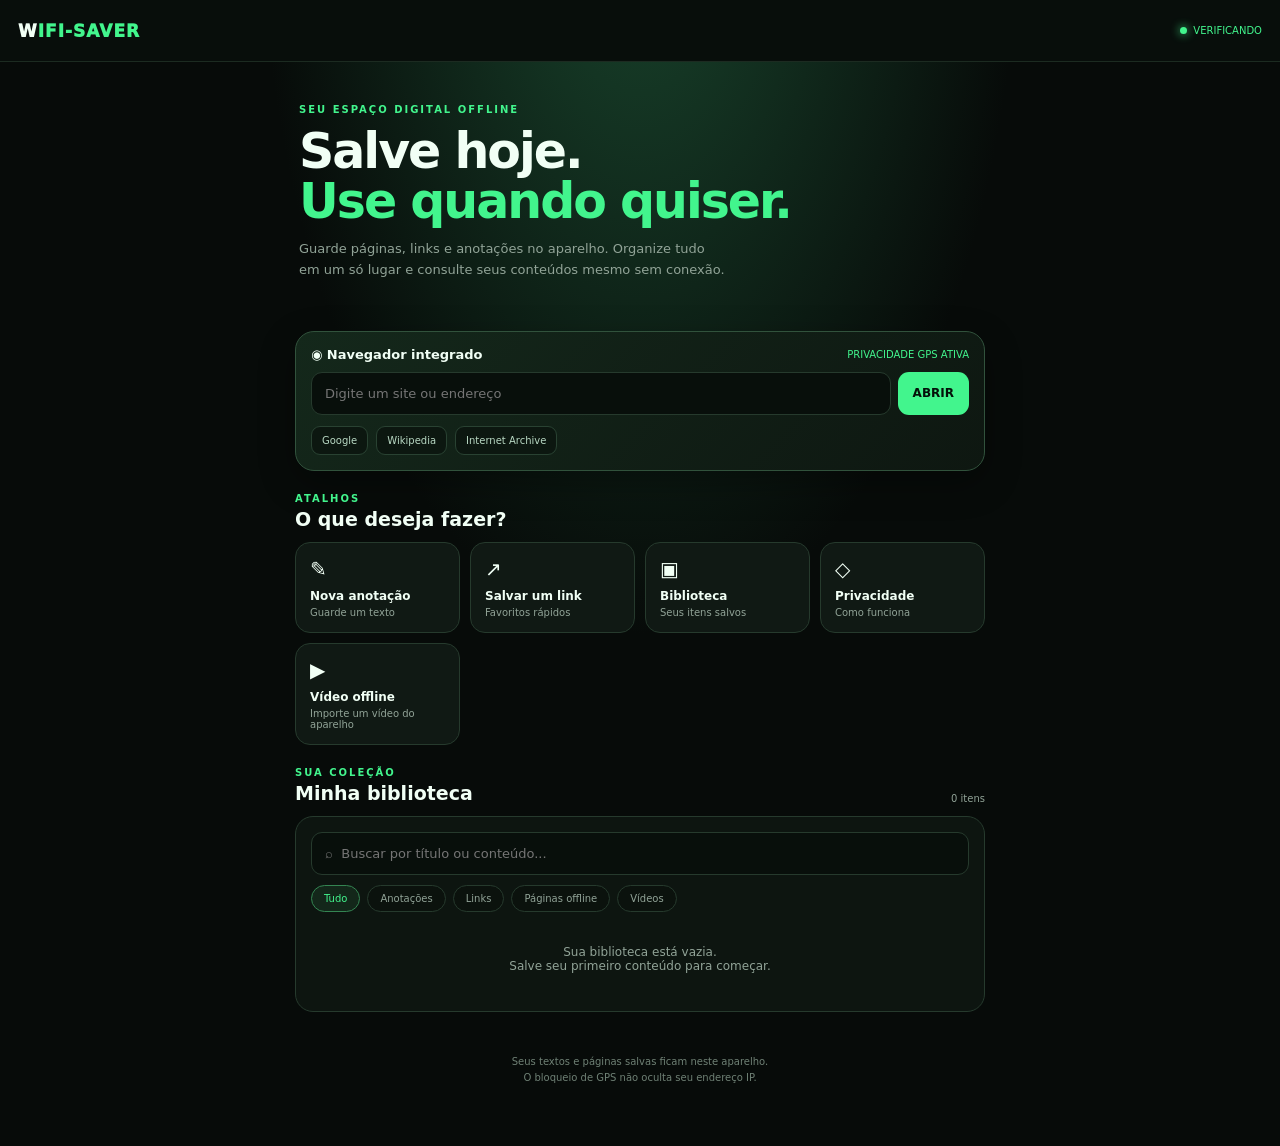
==== commit 9c27207d: "Add offline video library with local video import and playback" ====
--- a/android/app/src/main/assets/www/index.html
+++ b/android/app/src/main/assets/www/index.html
@@ -7,13 +7,13 @@
 <header class="top"><div class="brand">W<span>IFI-SAVER</span></div><div class="net"><i class="dot"></i><span id="netText">VERIFICANDO</span></div></header>
 <main><section class="welcome"><div class="tag">SEU ESPAÇO DIGITAL OFFLINE</div><h1>Salve hoje.<br><span>Use quando quiser.</span></h1><p class="desc">Guarde páginas, links e anotações no aparelho. Organize tudo em um só lugar e consulte seus conteúdos mesmo sem conexão.</p></section>
 <section class="browserCard"><div class="browserHead"><strong>◉ Navegador integrado</strong><small>PRIVACIDADE GPS ATIVA</small></div><div class="urlrow"><input id="browserUrl" class="field" inputmode="url" placeholder="Digite um site ou endereço"><button class="primary" id="goBrowser">ABRIR</button></div><div class="quick"><button data-site="https://www.google.com">Google</button><button data-site="https://www.wikipedia.org">Wikipedia</button><button data-site="https://www.archive.org">Internet Archive</button></div></section>
-<section class="section"><div class="sectionHead"><div><div class="tag">ATALHOS</div><h2>O que deseja fazer?</h2></div></div><div class="actions"><button class="action" id="add"><span class="ico">✎</span><b>Nova anotação</b><small>Guarde um texto</small></button><button class="action" id="addLink"><span class="ico">↗</span><b>Salvar um link</b><small>Favoritos rápidos</small></button><button class="action" id="openSaved"><span class="ico">▣</span><b>Biblioteca</b><small>Seus itens salvos</small></button><button class="action" id="privacy"><span class="ico">◇</span><b>Privacidade</b><small>Como funciona</small></button></div></section>
-<section class="section" id="librarySection"><div class="sectionHead"><div><div class="tag">SUA COLEÇÃO</div><h2>Minha biblioteca</h2></div><small id="count">0 itens</small></div><div class="library"><input id="search" class="search" placeholder="⌕  Buscar por título ou conteúdo..."><div class="filters"><button class="active" data-filter="all">Tudo</button><button data-filter="text">Anotações</button><button data-filter="link">Links</button><button data-filter="archive">Offline</button></div><div id="items"></div><div id="empty" class="empty">Sua biblioteca está vazia.<br>Salve seu primeiro conteúdo para começar.</div></div></section>
+<section class="section"><div class="sectionHead"><div><div class="tag">ATALHOS</div><h2>O que deseja fazer?</h2></div></div><div class="actions"><button class="action" id="add"><span class="ico">✎</span><b>Nova anotação</b><small>Guarde um texto</small></button><button class="action" id="addLink"><span class="ico">↗</span><b>Salvar um link</b><small>Favoritos rápidos</small></button><button class="action" id="openSaved"><span class="ico">▣</span><b>Biblioteca</b><small>Seus itens salvos</small></button><button class="action" id="privacy"><span class="ico">◇</span><b>Privacidade</b><small>Como funciona</small></button><button class="action" id="addVideo"><span class="ico">▶</span><b>Vídeo offline</b><small>Importe um vídeo do aparelho</small></button></div></section>
+<section class="section" id="librarySection"><div class="sectionHead"><div><div class="tag">SUA COLEÇÃO</div><h2>Minha biblioteca</h2></div><small id="count">0 itens</small></div><div class="library"><input id="search" class="search" placeholder="⌕  Buscar por título ou conteúdo..."><div class="filters"><button class="active" data-filter="all">Tudo</button><button data-filter="text">Anotações</button><button data-filter="link">Links</button><button data-filter="archive">Páginas offline</button><button data-filter="video">Vídeos</button></div><div id="items"></div><div id="empty" class="empty">Sua biblioteca está vazia.<br>Salve seu primeiro conteúdo para começar.</div></div></section>
 <div class="footer">Seus textos e páginas salvas ficam neste aparelho.<br>O bloqueio de GPS não oculta seu endereço IP.</div></main>
 <dialog id="editor"><form id="form"><div class="dlghead"><h2 id="formTitle">Novo conteúdo</h2><button type="button" id="close" class="x">×</button></div><label>Título<input id="title" maxlength="90" required placeholder="Ex.: Minha pesquisa"></label><label>Tipo<select id="type"><option value="text">Anotação / texto</option><option value="link">Link de site</option></select></label><label id="textLabel">Conteúdo<textarea id="content" rows="6" placeholder="Escreva ou cole seu texto..."></textarea></label><label id="urlLabel" hidden>Endereço<input id="url" type="url" placeholder="https://exemplo.com"></label><p class="hint">Anotações ficam disponíveis offline. Links são favoritos e precisam de internet para abrir. Para guardar uma página completa, abra-a no navegador e use “Salvar offline”.</p><button class="primary" type="submit">SALVAR NO APARELHO</button></form></dialog>
-<dialog id="viewer"><div class="dlghead"><h2 id="vtitle"></h2><button id="vclose" class="x">×</button></div><pre id="vbody"></pre><div id="actions"></div></dialog><dialog id="privacyDlg"><div class="dlghead"><h2>Privacidade</h2><button id="pclose" class="x">×</button></div><p class="hint">O WiFi-Saver não solicita permissão de localização GPS e bloqueia pedidos de geolocalização feitos por páginas no navegador integrado. Também nega pedidos de câmera e microfone.</p><p class="hint">Isso não torna a navegação anônima: sites ainda podem ver seu endereço IP e estimar uma região aproximada. O tráfego dos sites continua passando pela sua conexão normal.</p><button class="primary" id="pok">ENTENDI</button></dialog><div id="toast"></div>
+<dialog id="viewer"><div class="dlghead"><h2 id="vtitle"></h2><button id="vclose" class="x">×</button></div><pre id="vbody"></pre><div id="actions"></div></dialog><input id="videoFile" type="file" accept="video/*" hidden><dialog id="videoDlg"><div class="dlghead"><h2 id="videoTitle">Vídeo offline</h2><button id="videoClose" class="x">×</button></div><video id="videoPlayer" controls playsinline style="width:100%;max-height:55vh;background:#000;border-radius:12px"></video><p class="hint">Este vídeo está armazenado no aparelho.</p></dialog><dialog id="privacyDlg"><div class="dlghead"><h2>Privacidade</h2><button id="pclose" class="x">×</button></div><p class="hint">O WiFi-Saver não solicita permissão de localização GPS e bloqueia pedidos de geolocalização feitos por páginas no navegador integrado. Também nega pedidos de câmera e microfone.</p><p class="hint">Isso não torna a navegação anônima: sites ainda podem ver seu endereço IP e estimar uma região aproximada. O tráfego dos sites continua passando pela sua conexão normal.</p><button class="primary" id="pok">ENTENDI</button></dialog><div id="toast"></div>
 <script>
-const $=id=>document.getElementById(id);let db,filter="all";
+const $=id=>document.getElementById(id);let db,filter="all",activeVideoUrl=null;
 function toast(s){$("toast").textContent=s;$("toast").classList.add("show");setTimeout(()=>$("toast").classList.remove("show"),2300)}
 function updateNet(){$("netText").textContent=navigator.onLine?"ONLINE":"OFFLINE";$("netText").style.color=navigator.onLine?"var(--green)":"#ffca70"}
 window.addEventListener("online",updateNet);window.addEventListener("offline",updateNet);updateNet();
@@ -31,9 +31,9 @@
 $("close").onclick=()=>$("editor").close();$("vclose").onclick=()=>$("viewer").close();
 $("type").onchange=()=>{$("textLabel").hidden=$("type").value!=="text";$("urlLabel").hidden=$("type").value!=="link"};
 $("form").onsubmit=async e=>{e.preventDefault();let type=$("type").value,x={type,title:$("title").value.trim(),date:Date.now()};if(type==="text"){x.content=$("content").value.trim();if(!x.content)return toast("Digite algum texto.")}else{x.url=validUrl($("url").value.trim());if(!x.url)return toast("Informe um link válido.")}await save(x);$("editor").close();render();toast("Conteúdo salvo no aparelho!")};
-async function render(){if(!db)return;let a=await all(),q=$("search").value.toLowerCase(),v=a.filter(x=>(filter==="all"||x.type===filter)&&(x.title+" "+(x.content||x.url||"")).toLowerCase().includes(q));$("count").textContent=a.length+" itens";$("items").innerHTML=v.map(x=>'<div class="item"><div class="itemIcon">'+(x.type==="text"?"✎":x.type==="archive"?"▣":"↗")+'</div><div class="info" data-open="'+x.id+'"><strong>'+esc(x.title)+'</strong><small>'+(x.type==="text"?"ANOTAÇÃO":x.type==="archive"?"PÁGINA OFFLINE":"LINK FAVORITO")+'</small></div><button aria-label="Excluir" data-del="'+x.id+'">×</button></div>').join("");$("empty").hidden=v.length>0}
+async function render(){if(!db)return;let a=await all(),q=$("search").value.toLowerCase(),v=a.filter(x=>(filter==="all"||x.type===filter)&&(x.title+" "+(x.content||x.url||"")).toLowerCase().includes(q));$("count").textContent=a.length+" itens";$("items").innerHTML=v.map(x=>'<div class="item"><div class="itemIcon">'+(x.type==="text"?"✎":x.type==="archive"?"▣":x.type==="video"?"▶":"↗")+'</div><div class="info" data-open="'+x.id+'"><strong>'+esc(x.title)+'</strong><small>'+(x.type==="text"?"ANOTAÇÃO":x.type==="archive"?"PÁGINA OFFLINE":x.type==="video"?"VÍDEO OFFLINE":"LINK FAVORITO")+'</small></div><button aria-label="Excluir" data-del="'+x.id+'">×</button></div>').join("");$("empty").hidden=v.length>0}
 window.onArchiveSaved=async(name,title,url)=>{await save({type:"archive",title:title||"Página offline",url,archive:name,date:Date.now()});await render();toast("Página salva para leitura offline!")};
-$("items").onclick=async e=>{let d=e.target.closest("[data-del]"),o=e.target.closest("[data-open]");if(d){if(confirm("Excluir este conteúdo?")){await remove(Number(d.dataset.del));render();toast("Excluído.")}}else if(o){let x=(await all()).find(z=>z.id===Number(o.dataset.open));$("vtitle").textContent=x.title;$("vbody").textContent=x.type==="text"?x.content:x.type==="archive"?"Página salva neste aparelho. Use o botão abaixo para abrir.":x.url;$("actions").innerHTML=x.type==="link"?'<button class="primary" id="openLink">ABRIR SITE ↗</button>':x.type==="archive"?'<button class="primary" id="openArchive">LER OFFLINE</button>':'<button class="secondary" id="copy">COPIAR TEXTO</button>';if(x.type==="link")$("openLink").onclick=()=>browse(x.url);else if(x.type==="archive")$("openArchive").onclick=()=>{if(window.Android&&Android.openArchive)Android.openArchive(x.archive)};else $("copy").onclick=async()=>{try{await navigator.clipboard.writeText(x.content);toast("Texto copiado!")}catch{toast("Não foi possível copiar neste momento.")}};$("viewer").showModal()}};
-document.querySelectorAll(".filters button").forEach(b=>b.onclick=()=>{document.querySelectorAll(".filters button").forEach(z=>z.classList.remove("active"));b.classList.add("active");filter=b.dataset.filter;render()});$("search").oninput=render;
+$("items").onclick=async e=>{let d=e.target.closest("[data-del]"),o=e.target.closest("[data-open]");if(d){if(confirm("Excluir este conteúdo?")){await remove(Number(d.dataset.del));render();toast("Excluído.")}}else if(o){let x=(await all()).find(z=>z.id===Number(o.dataset.open));$("vtitle").textContent=x.title;$("vbody").textContent=x.type==="text"?x.content:x.type==="archive"?"Página salva neste aparelho. Use o botão abaixo para abrir.":x.type==="video"?"Vídeo armazenado no aparelho.":x.url;$("actions").innerHTML=x.type==="link"?'<button class="primary" id="openLink">ABRIR SITE ↗</button>':x.type==="archive"?'<button class="primary" id="openArchive">LER OFFLINE</button>':x.type==="video"?'<button class="primary" id="playVideo">ASSISTIR ▶</button>':'<button class="secondary" id="copy">COPIAR TEXTO</button>';if(x.type==="link")$("openLink").onclick=()=>browse(x.url);else if(x.type==="archive")$("openArchive").onclick=()=>{if(window.Android&&Android.openArchive)Android.openArchive(x.archive)};else if(x.type==="video")$("playVideo").onclick=()=>playVideo(x);else $("copy").onclick=async()=>{try{await navigator.clipboard.writeText(x.content);toast("Texto copiado!")}catch{toast("Não foi possível copiar neste momento.")}};$("viewer").showModal()}};
+function playVideo(x){if(activeVideoUrl)URL.revokeObjectURL(activeVideoUrl);activeVideoUrl=URL.createObjectURL(x.blob);$("videoTitle").textContent=x.title;$("videoPlayer").src=activeVideoUrl;$("videoDlg").showModal();$("videoPlayer").play().catch(()=>{});}\n$("addVideo").onclick=()=>$("videoFile").click();$("videoFile").onchange=async e=>{let file=e.target.files&&e.target.files[0];if(!file)return;if(!file.type.startsWith("video/")){toast("Escolha um arquivo de vídeo.");return}if(file.size>250*1024*1024){toast("Limite atual: 250 MB por vídeo.");return}try{await save({type:"video",title:file.name.replace(/\\.[^.]+$/,""),blob:file,mime:file.type,size:file.size,date:Date.now()});await render();toast("Vídeo guardado para assistir offline!")}catch(err){toast("Não há espaço disponível para guardar esse vídeo.")}e.target.value="";};$("videoClose").onclick=()=>{$("videoPlayer").pause();$("videoPlayer").removeAttribute("src");$("videoPlayer").load();if(activeVideoUrl)URL.revokeObjectURL(activeVideoUrl);activeVideoUrl=null;$("videoDlg").close()};\ndocument.querySelectorAll(".filters button").forEach(b=>b.onclick=()=>{document.querySelectorAll(".filters button").forEach(z=>z.classList.remove("active"));b.classList.add("active");filter=b.dataset.filter;render()});$("search").oninput=render;
 (async()=>{try{db=await openDB();await render()}catch{toast("Não foi possível abrir o armazenamento local.")}})();
 </script></body></html>
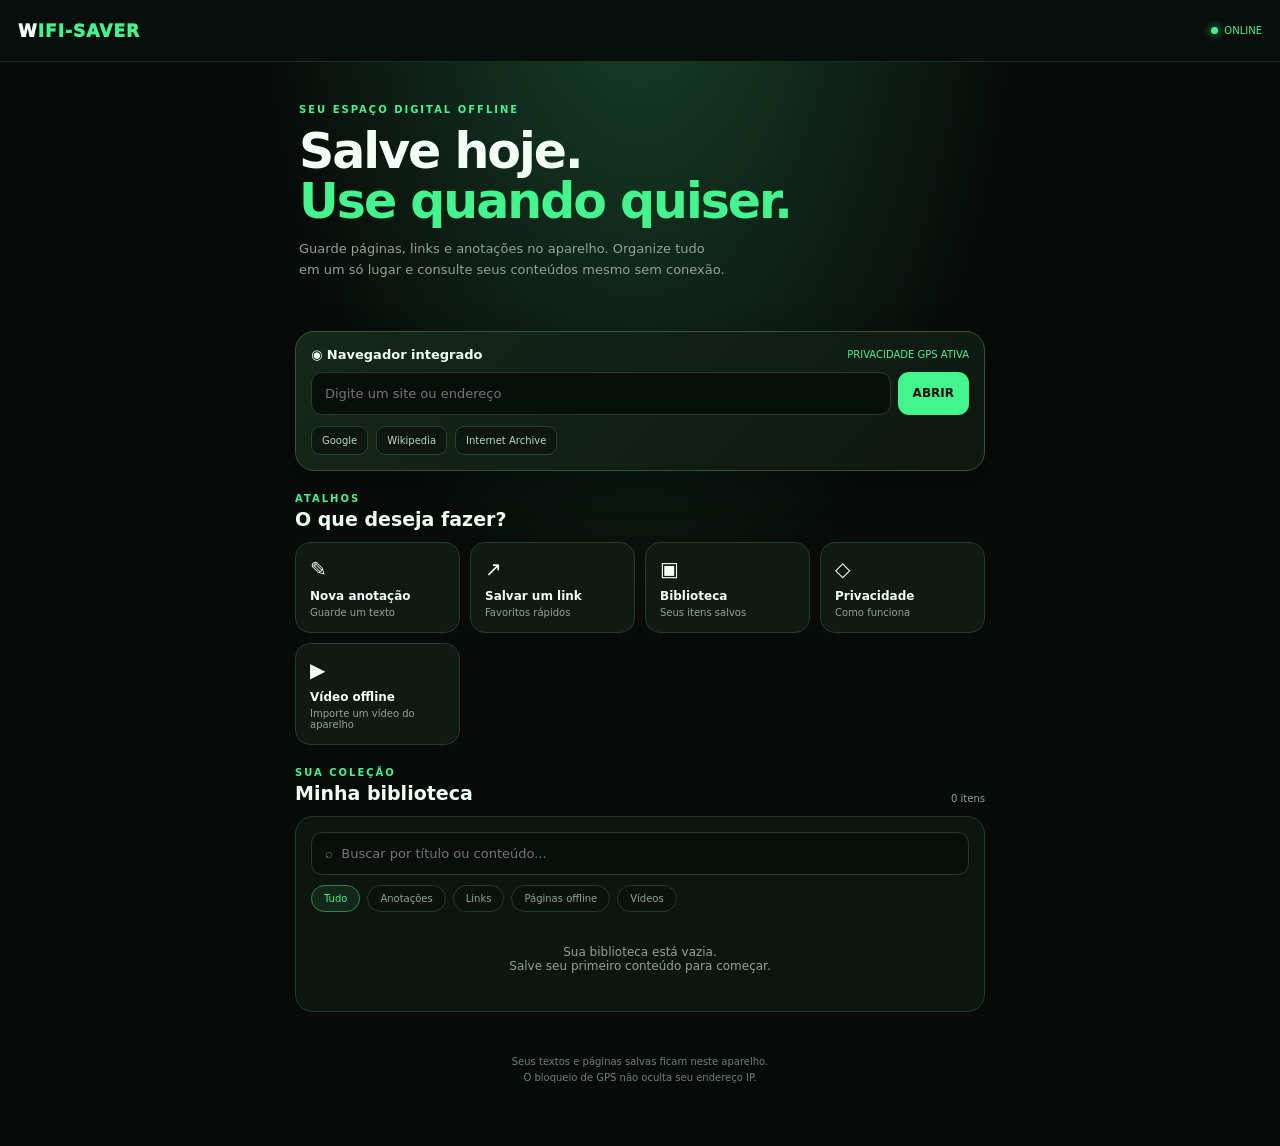
==== commit 55c57a18: "Fix offline video library script formatting" ====
--- a/android/app/src/main/assets/www/index.html
+++ b/android/app/src/main/assets/www/index.html
@@ -34,6 +34,8 @@
 async function render(){if(!db)return;let a=await all(),q=$("search").value.toLowerCase(),v=a.filter(x=>(filter==="all"||x.type===filter)&&(x.title+" "+(x.content||x.url||"")).toLowerCase().includes(q));$("count").textContent=a.length+" itens";$("items").innerHTML=v.map(x=>'<div class="item"><div class="itemIcon">'+(x.type==="text"?"✎":x.type==="archive"?"▣":x.type==="video"?"▶":"↗")+'</div><div class="info" data-open="'+x.id+'"><strong>'+esc(x.title)+'</strong><small>'+(x.type==="text"?"ANOTAÇÃO":x.type==="archive"?"PÁGINA OFFLINE":x.type==="video"?"VÍDEO OFFLINE":"LINK FAVORITO")+'</small></div><button aria-label="Excluir" data-del="'+x.id+'">×</button></div>').join("");$("empty").hidden=v.length>0}
 window.onArchiveSaved=async(name,title,url)=>{await save({type:"archive",title:title||"Página offline",url,archive:name,date:Date.now()});await render();toast("Página salva para leitura offline!")};
 $("items").onclick=async e=>{let d=e.target.closest("[data-del]"),o=e.target.closest("[data-open]");if(d){if(confirm("Excluir este conteúdo?")){await remove(Number(d.dataset.del));render();toast("Excluído.")}}else if(o){let x=(await all()).find(z=>z.id===Number(o.dataset.open));$("vtitle").textContent=x.title;$("vbody").textContent=x.type==="text"?x.content:x.type==="archive"?"Página salva neste aparelho. Use o botão abaixo para abrir.":x.type==="video"?"Vídeo armazenado no aparelho.":x.url;$("actions").innerHTML=x.type==="link"?'<button class="primary" id="openLink">ABRIR SITE ↗</button>':x.type==="archive"?'<button class="primary" id="openArchive">LER OFFLINE</button>':x.type==="video"?'<button class="primary" id="playVideo">ASSISTIR ▶</button>':'<button class="secondary" id="copy">COPIAR TEXTO</button>';if(x.type==="link")$("openLink").onclick=()=>browse(x.url);else if(x.type==="archive")$("openArchive").onclick=()=>{if(window.Android&&Android.openArchive)Android.openArchive(x.archive)};else if(x.type==="video")$("playVideo").onclick=()=>playVideo(x);else $("copy").onclick=async()=>{try{await navigator.clipboard.writeText(x.content);toast("Texto copiado!")}catch{toast("Não foi possível copiar neste momento.")}};$("viewer").showModal()}};
-function playVideo(x){if(activeVideoUrl)URL.revokeObjectURL(activeVideoUrl);activeVideoUrl=URL.createObjectURL(x.blob);$("videoTitle").textContent=x.title;$("videoPlayer").src=activeVideoUrl;$("videoDlg").showModal();$("videoPlayer").play().catch(()=>{});}\n$("addVideo").onclick=()=>$("videoFile").click();$("videoFile").onchange=async e=>{let file=e.target.files&&e.target.files[0];if(!file)return;if(!file.type.startsWith("video/")){toast("Escolha um arquivo de vídeo.");return}if(file.size>250*1024*1024){toast("Limite atual: 250 MB por vídeo.");return}try{await save({type:"video",title:file.name.replace(/\\.[^.]+$/,""),blob:file,mime:file.type,size:file.size,date:Date.now()});await render();toast("Vídeo guardado para assistir offline!")}catch(err){toast("Não há espaço disponível para guardar esse vídeo.")}e.target.value="";};$("videoClose").onclick=()=>{$("videoPlayer").pause();$("videoPlayer").removeAttribute("src");$("videoPlayer").load();if(activeVideoUrl)URL.revokeObjectURL(activeVideoUrl);activeVideoUrl=null;$("videoDlg").close()};\ndocument.querySelectorAll(".filters button").forEach(b=>b.onclick=()=>{document.querySelectorAll(".filters button").forEach(z=>z.classList.remove("active"));b.classList.add("active");filter=b.dataset.filter;render()});$("search").oninput=render;
+function playVideo(x){if(activeVideoUrl)URL.revokeObjectURL(activeVideoUrl);activeVideoUrl=URL.createObjectURL(x.blob);$("videoTitle").textContent=x.title;$("videoPlayer").src=activeVideoUrl;$("videoDlg").showModal();$("videoPlayer").play().catch(()=>{});}
+$("addVideo").onclick=()=>$("videoFile").click();$("videoFile").onchange=async e=>{let file=e.target.files&&e.target.files[0];if(!file)return;if(!file.type.startsWith("video/")){toast("Escolha um arquivo de vídeo.");return}if(file.size>250*1024*1024){toast("Limite atual: 250 MB por vídeo.");return}try{await save({type:"video",title:file.name.replace(/\\.[^.]+$/,""),blob:file,mime:file.type,size:file.size,date:Date.now()});await render();toast("Vídeo guardado para assistir offline!")}catch(err){toast("Não há espaço disponível para guardar esse vídeo.")}e.target.value="";};$("videoClose").onclick=()=>{$("videoPlayer").pause();$("videoPlayer").removeAttribute("src");$("videoPlayer").load();if(activeVideoUrl)URL.revokeObjectURL(activeVideoUrl);activeVideoUrl=null;$("videoDlg").close()};
+document.querySelectorAll(".filters button").forEach(b=>b.onclick=()=>{document.querySelectorAll(".filters button").forEach(z=>z.classList.remove("active"));b.classList.add("active");filter=b.dataset.filter;render()});$("search").oninput=render;
 (async()=>{try{db=await openDB();await render()}catch{toast("Não foi possível abrir o armazenamento local.")}})();
 </script></body></html>
